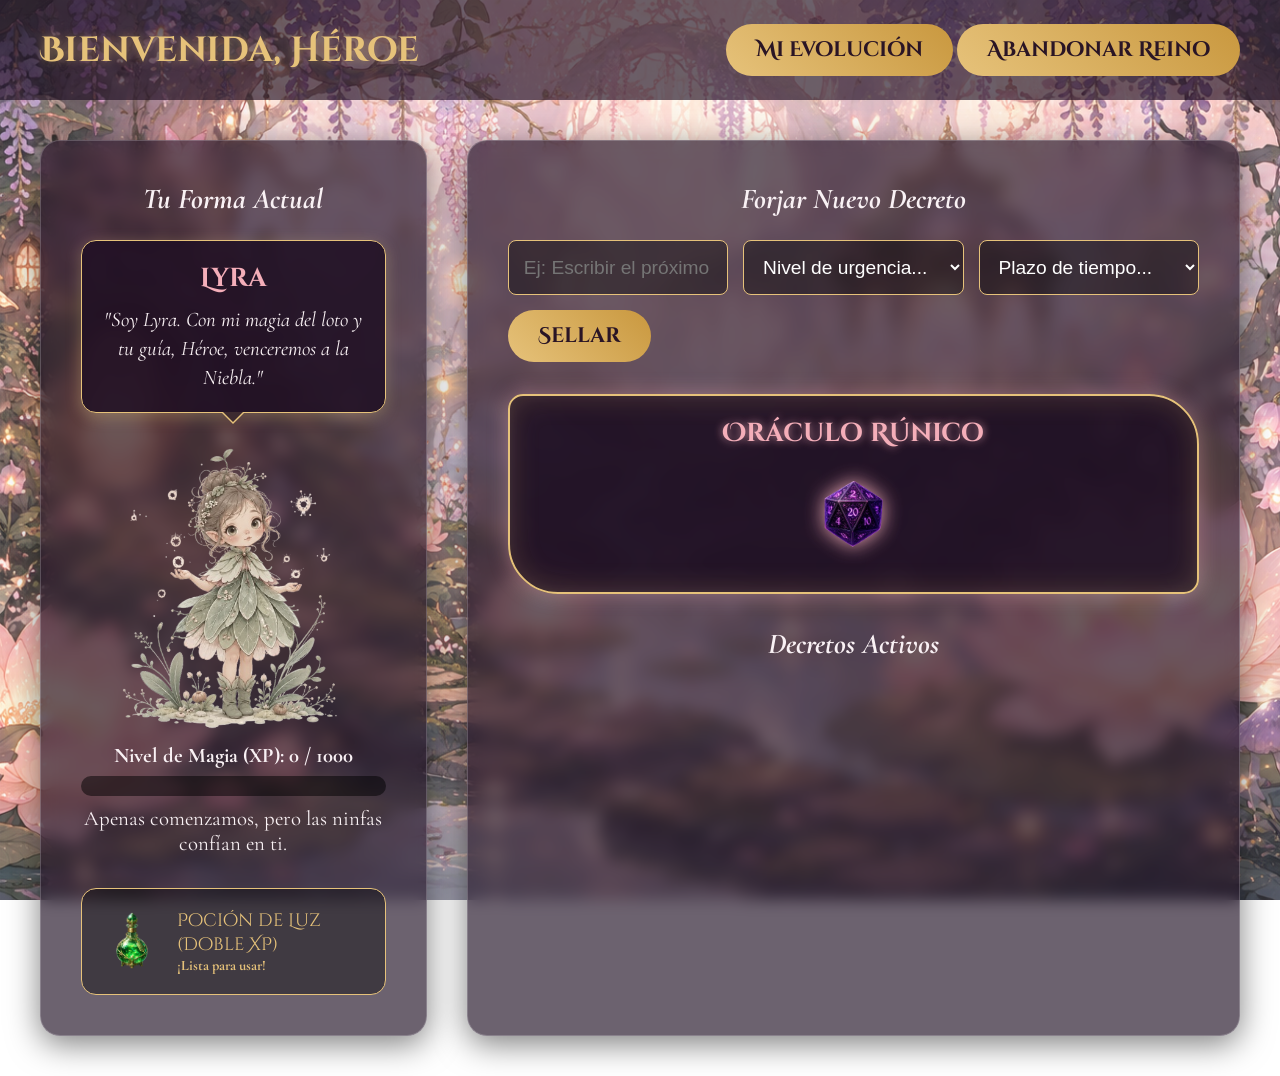
==== pages/invernadero.html @ d9c58639 "feat: proyecto base y archivos iniciales" ====
<!DOCTYPE html>
<html lang="es">
<head>
    <meta charset="UTF-8">
    <meta name="viewport" content="width=device-width, initial-scale=1.0">
    <title>Invernadero - Sylvaria</title>
    <link rel="icon" type="image/png" href="../assets/img/favicon.png">
    <link rel="stylesheet" href="../assets/css/style.css">
    <link href="https://fonts.googleapis.com/css2?family=Cinzel+Decorative:wght@400;700&family=Cormorant+Garamond:ital,wght@0,400;0,700;1,400&display=swap" rel="stylesheet">
    <script src="../assets/js/main.js" defer></script>
</head>
<body class="tema-jardin">
    <div id="contenedor-polvo-hadas"></div>

    <header class="header-magico">
        <h1 class="titulo-fae" id="saludo-jugador">Bienvenida</h1>
        <nav>
            <a href="perfil.html" class="btn-magico btn-chico" onmouseover="playSFX('crystals')" onclick="playSFX('crystals')">Mi Evolución</a>
            <button id="btn-salir" class="btn-magico btn-chico" onmouseover="playSFX('crystals')" onclick="playSFX('crystals')">Abandonar Reino</button>
        </nav>
    </header>

    <main class="contenedor-grid">
        <aside class="panel-hada panel-cristal">
            <h2 class="subtitulo">Tu Forma Actual</h2>
            
            <div id="globo-dialogo" class="globo-magico">
                <p id="texto-dialogo">...</p>
            </div>

            <img id="imagen-hada" src="../assets/img/hada-nivel1.png" alt="Avatar" class="hada-animada">
            
            <div class="barra-xp-contenedor">
                <p>Nivel de Magia (XP): <span id="contador-xp">0</span> / 1000</p>
                <div class="barra-fondo">
                    <div id="barra-progreso" class="barra-llena"></div>
                </div>
            </div>
            <p id="mensaje-estado" class="mensaje-magico">Las ninfas confían en ti...</p>
            
            <div class="pocion-magica">
                <div style="display: flex; align-items: center; justify-content: center; gap: 15px;">
                    <img id="imagen-pocion" src="../assets/img/pocion.png" alt="Poción" style="cursor: pointer; width: 60px;">
                    <div style="text-align: left;">
                        <p id="texto-pocion" style="margin: 0; font-size: 1.1rem;">Poción de Luz (Doble XP)</p>
                        <span id="contador-pocion" style="display: block; font-weight: bold; color: var(--color-oro-fae); font-size: 0.9rem;"></span>
                    </div>
                </div>
            </div>
        </aside>

        <section class="panel-misiones panel-cristal">
            <h2 class="subtitulo">Forjar Nuevo Decreto</h2>
            <form id="form-misiones" class="formulario-fae form-horizontal">
                <input type="text" id="titulo-mision" placeholder="Ej: Escribir el próximo capítulo..." required>
                <select id="prioridad-mision" required>
                    <option value="" disabled selected>Nivel de urgencia...</option>
                    <option value="alta">Decreto Mayor (Alta)</option>
                    <option value="media">Petición Silfa (Media)</option>
                    <option value="baja">Capricho de Ninfa (Baja)</option>
                </select>
                <select id="tiempo-mision" required>
                    <option value="" disabled selected>Plazo de tiempo...</option>
                    <option value="1">1 día (Ciclo corto)</option>
                    <option value="3">3 días (Ciclo medio)</option>
                    <option value="7">7 días (Ciclo largo)</option>
                </select>
                <button type="submit" class="btn-magico" onmouseover="playSFX('crystals')" onclick="playSFX('crystals')">Sellar</button>
            </form>
            
            <div id="contenedor-oraculo" class="oraculo-magico">
                <p style="color: var(--color-rosa-magico); font-family: var(--fuente-titulos); margin-bottom: 5px; font-size: 1.2rem;">Oráculo Rúnico</p>
                <img id="dado-oraculo" src="../assets/img/dado.png" alt="Dado Rúnico" title="Lanza el dado">
            </div>

            <h3 class="subtitulo mt-2">Decretos Activos</h3>
            <div id="contenedor-tarjetas" class="grid-tarjetas"></div>
        </section>

        <div id="pergamino-modal" class="oculto">
            <div class="pergamino-contenido">
                <h3 style="color: #4a2c40; font-family: var(--fuente-titulos); font-size: 2rem;">El Destino ha Hablado</h3>
                <p style="color: #2a1525; font-style: italic; margin-top: 10px;">Las runas dictan que debes cumplir esta misión primero:</p>
                <p id="texto-destino" style="color: #6a1b9a; font-size: 1.5rem; font-weight: bold; margin: 20px 0;">...</p>
                <button id="btn-cerrar-pergamino" class="btn-magico btn-chico" onclick="playSFX('arcane')" style="background: #2a1525; color: var(--color-oro-fae); border: 1px solid var(--color-oro-fae);">Aceptar mi Destino</button>
            </div>
        </div>
    </main>
</body>
</html>
---- assets/css/style.css ----
/* =========================================
   SYLVARIA: JARDÍN DE HADAS - HOJA DE ESTILOS
   ========================================= */

:root {
    --color-texto: #f9f1f4;
    --color-oro-fae: #e6c27a;
    --color-rosa-magico: #f4aeb9;
    --color-cristal: rgba(30, 15, 35, 0.65);
    --fuente-titulos: 'Cinzel Decorative', cursive;
    --fuente-textos: 'Cormorant Garamond', serif;
}

* { margin: 0; padding: 0; box-sizing: border-box; }

body {
    font-family: var(--fuente-textos);
    color: var(--color-texto);
    background-size: cover;
    background-position: center;
    background-repeat: no-repeat;
    background-attachment: fixed;
    min-height: 100vh;
    position: relative;
    overflow-x: hidden;
    transition: background-image 0.5s ease-in-out; 
    font-size: 1.2rem; 
}

/* --- TEMAS DE FONDO GLOBAL --- */
.tema-jardin { background-image: url('../img/fondo-juego.png') !important; }
.tema-bosque { background-image: url('../img/fondo-bosque.png') !important; }
.tema-castillo { background-image: url('../img/fondo-castillo.png') !important; }
.tema-armeria { background-image: url('../img/fondo-armeria.png') !important; }
.tema-fuerte-orco { background-image: url('../img/fondo-fuerte-orco.png') !important; }
.tema-caverna-mistica { background-image: url('../img/fondo-caverna-mistica.png') !important; }

/* --- COMPONENTES GLOBALES --- */
.mt-2 { margin-top: 2rem; }

.panel-cristal {
    background: var(--color-cristal);
    backdrop-filter: blur(8px);
    -webkit-backdrop-filter: blur(8px);
    border: 1px solid rgba(255, 255, 255, 0.2);
    border-radius: 20px;
    padding: 2.5rem; 
    box-shadow: 0 8px 32px 0 rgba(0, 0, 0, 0.5);
}

.titulo-fae {
    font-family: var(--fuente-titulos);
    color: var(--color-oro-fae);
    text-shadow: 0 0 10px rgba(230, 194, 122, 0.5);
    text-align: center;
    font-size: 3rem; 
}

.subtitulo { 
    font-size: 1.8rem; 
    font-style: italic; 
    text-align: center; 
    margin-bottom: 1.5rem;
}

.btn-magico {
    font-family: var(--fuente-titulos);
    font-size: 1.3rem; 
    font-weight: bold;
    padding: 12px 30px;
    background: linear-gradient(45deg, var(--color-oro-fae), #c9983f);
    color: #2a1525;
    border: none;
    border-radius: 30px;
    cursor: pointer;
    transition: all 0.3s ease;
    text-decoration: none;
    display: inline-block;
}
.btn-magico:hover { transform: scale(1.05); box-shadow: 0 0 15px var(--color-oro-fae); }

/* --- POLVO DE HADAS --- */
#contenedor-polvo-hadas {
    position: fixed; top: 0; left: 0; width: 100%; height: 100%;
    pointer-events: none; z-index: 1;
}
.particula-polvo {
    position: absolute; background-color: white; border-radius: 50%;
    box-shadow: 0 0 8px 2px var(--color-rosa-magico);
    animation: caer linear infinite;
}
@keyframes caer {
    0% { transform: translateY(-10px); opacity: 0; }
    10% { opacity: 1; }
    100% { transform: translateY(100vh); opacity: 0; }
}

/* --- PORTAL DE INGRESO --- */
.portal-ingreso { display: flex; justify-content: center; align-items: center; min-height: 80vh; position: relative; z-index: 10; padding: 20px;}
.grupo-input { display: flex; flex-direction: column; gap: 15px; margin-bottom: 2rem; }
.grupo-input input {
    padding: 15px; 
    font-family: var(--fuente-textos); 
    font-size: 1.5rem; 
    border: none; border-bottom: 2px solid var(--color-oro-fae);
    background: rgba(0, 0, 0, 0.3); color: white; text-align: center; outline: none;
}

/* --- TARJETAS DE SELECCIÓN DE REINO EN EL PORTAL --- */
.grid-reinos {
    display: flex;
    gap: 25px; 
    margin-top: 25px;
    justify-content: center;
    flex-wrap: wrap;
    max-height: 65vh; 
    overflow-y: auto;
    padding: 15px;
}

.tarjeta-reino {
    border: 2px solid var(--color-oro-fae);
    border-radius: 15px;
    padding: 15px;
    background: rgba(0,0,0,0.5);
    cursor: pointer;
    transition: all 0.3s ease;
    text-align: center;
    width: 260px; 
}

.tarjeta-reino img {
    width: 100%;
    height: 150px; 
    object-fit: cover;
    border-radius: 10px;
    margin-bottom: 15px;
}

.tarjeta-reino h3 {
    font-family: var(--fuente-titulos);
    color: var(--color-rosa-magico);
    font-size: 1.4rem; 
}

.tarjeta-reino:hover {
    transform: translateY(-10px);
    box-shadow: 0 0 25px var(--color-oro-fae);
    border-color: #fff;
}

/* --- TARJETAS DE PERSONAJE --- */
.tarjeta-personaje {
    border: 2px solid var(--color-oro-fae);
    border-radius: 15px;
    padding: 15px;
    background: rgba(0,0,0,0.5);
    cursor: pointer;
    transition: all 0.3s ease;
    text-align: center;
    width: 260px; 
}

.tarjeta-personaje img {
    width: 100%;
    height: 220px; 
    object-fit: contain;
    border-radius: 10px;
    margin-bottom: 15px;
}

.tarjeta-personaje h3 {
    font-family: var(--fuente-titulos);
    color: var(--color-rosa-magico);
    font-size: 1.4rem; 
}

.tarjeta-personaje:hover {
    transform: translateY(-10px);
    box-shadow: 0 0 25px var(--color-oro-fae);
    border-color: #fff;
}

/* --- INVERNADERO (TABLERO PRINCIPAL) --- */
.header-magico {
    display: flex; justify-content: space-between; align-items: center;
    padding: 1.5rem 2.5rem; background: var(--color-cristal); position: relative; z-index: 10;
}

.header-magico h1 {
    font-size: 2.2rem;
}

.contenedor-grid {
    display: grid; grid-template-columns: 1fr 2fr; gap: 2.5rem; padding: 2.5rem;
    max-width: 1400px; 
    margin: 0 auto; position: relative; z-index: 10;
}

.hada-animada { 
    width: 100%; 
    max-width: 320px; 
    display: block; 
    margin: 0 auto; 
    animation: flotar 4s ease-in-out infinite; 
    transition: filter 0.5s ease, transform 0.5s ease, opacity 0.5s ease;
}
@keyframes flotar { 0%, 100% { transform: translateY(0); } 50% { transform: translateY(-15px); } }

.barra-xp-contenedor p {
    font-size: 1.3rem; 
    font-weight: bold;
    text-align: center;
}

.mensaje-magico {
    text-align: center;
    font-size: 1.3rem;
    margin-top: 10px;
}

.barra-fondo { width: 100%; height: 20px; background: rgba(0,0,0,0.5); border-radius: 10px; margin-top: 8px; }
.barra-llena { height: 100%; background: linear-gradient(90deg, var(--color-rosa-magico), var(--color-oro-fae)); width: 0%; transition: width 0.5s; border-radius: 10px; }

/* --- GLOBO DE DIÁLOGO MÁGICO --- */
.globo-magico {
    background: rgba(30, 15, 35, 0.85);
    border: 1px solid var(--color-oro-fae);
    border-radius: 15px;
    padding: 20px; 
    margin-bottom: 25px;
    position: relative;
    box-shadow: 0 4px 15px rgba(230, 194, 122, 0.3);
    text-align: center;
    font-style: italic;
    color: var(--color-texto);
    font-size: 1.3rem; 
    line-height: 1.4;
    animation: flotar-globo 4s ease-in-out infinite;
}

.globo-magico::after {
    content: ''; position: absolute; bottom: -10px; left: 50%; transform: translateX(-50%);
    border-width: 10px 10px 0; border-style: solid; border-color: rgba(30, 15, 35, 0.85) transparent transparent transparent;
}

.globo-magico::before {
    content: ''; position: absolute; bottom: -12px; left: 50%; transform: translateX(-50%);
    border-width: 11px 11px 0; border-style: solid; border-color: var(--color-oro-fae) transparent transparent transparent; z-index: -1;
}

.nombre-avatar {
    color: var(--color-rosa-magico);
    font-family: var(--fuente-titulos);
    font-weight: bold;
    font-size: 1.6rem; 
    display: block;
    margin-bottom: 8px;
    font-style: normal;
}

@keyframes flotar-globo {
    0%, 100% { transform: translateY(0); }
    50% { transform: translateY(-5px); }
}

/* --- POCIÓN MÁGICA (FRASCO) --- */
.pocion-magica {
    text-align: center;
    margin-top: 2rem;
    padding: 20px; 
    border-radius: 15px;
    background: rgba(0,0,0,0.4);
    border: 1px solid var(--color-oro-fae);
    transition: all 0.3s ease;
}

#imagen-pocion {
    width: 100px; 
    cursor: pointer;
    transition: transform 0.3s ease, filter 0.3s ease;
}

.pocion-disponible #imagen-pocion { filter: drop-shadow(0 0 15px #5cd65c); }
.pocion-disponible #imagen-pocion:hover { transform: scale(1.1) rotate(5deg); }
.pocion-activa { border-color: #5cd65c; box-shadow: 0 0 20px rgba(92, 214, 92, 0.4); }
.pocion-activa #imagen-pocion { filter: drop-shadow(0 0 25px #5cd65c) brightness(1.5); animation: latido-runico 1.5s infinite; }
.pocion-cooldown { border-color: #404040; }
.pocion-cooldown #imagen-pocion { filter: grayscale(100%) opacity(0.5); cursor: not-allowed; }

#texto-pocion {
    font-family: var(--fuente-titulos);
    color: var(--color-oro-fae);
    margin-top: 15px;
    font-size: 1.3rem; 
}

#temporizador-pocion {
    color: #ff4d4d;
    font-size: 1.1rem;
    font-weight: bold;
    margin-top: 5px;
}

/* --- FORMULARIOS --- */
.form-horizontal { display: flex; flex-wrap: wrap; gap: 15px; margin-bottom: 2rem; }
.form-horizontal input, .form-horizontal select {
    flex: 1; min-width: 180px; padding: 15px; background: rgba(0,0,0,0.4);
    color: white; border: 1px solid var(--color-oro-fae); border-radius: 8px;
    font-size: 1.2rem; 
}

/* =========================================
   NUEVAS TARJETAS DE MISIONES FAE (CRISTAL OSCURO)
   ========================================= */
.grid-tarjetas { 
    display: grid; 
    grid-template-columns: repeat(auto-fill, minmax(280px, 1fr)); 
    gap: 20px; 
    max-height: 55vh; 
    overflow-y: auto; 
    padding-right: 10px; 
}

.tarjeta-mision { 
    background: linear-gradient(135deg, rgba(40, 15, 50, 0.85) 0%, rgba(20, 5, 30, 0.95) 100%);
    backdrop-filter: blur(12px);
    -webkit-backdrop-filter: blur(12px);
    border: 1px solid rgba(244, 174, 185, 0.3); /* Borde rosa tenue */
    border-radius: 15px; /* Elegante y redondeado, sin puntas raras */
    padding: 20px; 
    transition: all 0.3s ease;
    box-shadow: 0 5px 15px rgba(0,0,0,0.6), inset 0 0 15px rgba(244, 174, 185, 0.1); /* Brillo interno mágico */
    position: relative;
    overflow: hidden;
}

/* Reflejo superior como si fuera de cristal */
.tarjeta-mision::before {
    content: '';
    position: absolute;
    top: 0; left: 0; width: 100%; height: 40%;
    background: linear-gradient(to bottom, rgba(255,255,255,0.05), transparent);
    pointer-events: none;
}

.tarjeta-mision:hover { 
    transform: translateY(-5px) scale(1.02); 
    box-shadow: 0 10px 25px rgba(0,0,0,0.8), inset 0 0 20px rgba(230, 194, 122, 0.2);
    border-color: var(--color-oro-fae);
}

.tarjeta-mision h4 { 
    font-family: var(--fuente-titulos); 
    color: var(--color-oro-fae) !important; /* Dorado fae */
    text-shadow: 0 0 10px rgba(230, 194, 122, 0.8); /* Letra brillante */
    margin-bottom: 10px;
    font-size: 1.5rem; 
    border-bottom: 1px solid rgba(244, 174, 185, 0.3); /* Línea divisoria fae */
    padding-bottom: 8px;
}

.tarjeta-mision p, .tarjeta-mision small { 
    color: var(--color-texto) !important; 
    font-weight: normal;
    font-size: 1.2rem;
    text-shadow: 0 0 5px rgba(0, 0, 0, 0.8);
}

/* Brillos mágicos para las prioridades (Aura brillante lateral) */
.prioridad-alta { border-left: 6px solid #ff4d4d; box-shadow: -8px 0 20px -5px #ff4d4d, inset 0 0 15px rgba(244, 174, 185, 0.1); }
.prioridad-media { border-left: 6px solid #4da6ff; box-shadow: -8px 0 20px -5px #4da6ff, inset 0 0 15px rgba(244, 174, 185, 0.1); }
.prioridad-baja { border-left: 6px solid #d966ff; box-shadow: -8px 0 20px -5px #d966ff, inset 0 0 15px rgba(244, 174, 185, 0.1); }

.mision-completada { border-color: #5cd65c !important; filter: brightness(0.8) grayscale(30%); box-shadow: 0 0 15px rgba(92, 214, 92, 0.2); }
.mision-corrompida { border-color: #404040 !important; filter: grayscale(100%) opacity(0.6); box-shadow: none; }

.btn-accion { padding: 8px 15px; border: none; border-radius: 5px; cursor: pointer; font-weight: bold; font-size: 1.1rem; margin-top: 15px; margin-right: 10px;}
.btn-check { background: #5cd65c; color: black; }
.btn-eliminar { background: #ff4d4d; color: white; }

/* --- PERFIL --- */
.stats-grid { display: grid; grid-template-columns: repeat(3, 1fr); gap: 1.5rem; margin: 2.5rem 0; }
.stat-box { background: rgba(0,0,0,0.4); padding: 1.5rem; border-radius: 10px; text-align: center; border: 1px solid var(--color-oro-fae); }
.stat-box h3 { font-size: 1.4rem; margin-bottom: 10px; }
.stat-numero { font-size: 3.5rem; color: var(--color-rosa-magico); font-family: var(--fuente-titulos); }

/* --- ORÁCULO RÚNICO (DADO Y ANIMACIÓN) --- */
.oraculo-magico {
    text-align: center;
    margin: 2rem 0;
    padding: 20px;
    background: var(--color-cristal);
    backdrop-filter: blur(5px);
    border: 2px solid var(--color-oro-fae);
    border-radius: 15px 50px 15px 50px; 
    box-shadow: 0 0 20px rgba(244, 174, 185, 0.4), inset 0 0 30px rgba(230, 194, 122, 0.2);
}

.oraculo-magico p {
    font-size: 1.6rem !important; 
    font-weight: bold;
    color: var(--color-rosa-magico) !important;
    text-shadow: 0 0 8px rgba(244, 174, 185, 0.8);
}

#dado-oraculo {
    width: 100px; 
    cursor: pointer;
    transition: transform 0.3s ease, filter 0.3s ease;
    filter: drop-shadow(0 0 10px var(--color-rosa-magico));
    margin-top: 10px;
}

#dado-oraculo:hover { transform: scale(1.1); filter: drop-shadow(0 0 25px #d966ff); }
.girando { animation: rodarDado 1s ease-in-out; }

@keyframes rodarDado {
    0% { transform: rotate(0deg) scale(1); }
    50% { transform: rotate(360deg) scale(1.4); }
    100% { transform: rotate(720deg) scale(1); }
}

/* =========================================
   EL MENSAJE DEL ORÁCULO (MODAL FAE DE CRISTAL)
   ========================================= */
#pergamino-modal {
    position: fixed; top: 0; left: 0; width: 100%; height: 100%;
    background: rgba(0, 0, 0, 0.8); display: flex; justify-content: center; align-items: center;
    z-index: 1000; backdrop-filter: blur(8px);
}
.oculto { display: none !important; }

/* Renombramos visualmente pero mantenemos la clase para no romper JS */
.pergamino-contenido {
    background: rgba(30, 15, 35, 0.95);
    backdrop-filter: blur(15px);
    -webkit-backdrop-filter: blur(15px);
    padding: 50px; 
    border-radius: 20px; 
    border: 2px solid var(--color-oro-fae);
    box-shadow: 0 0 40px rgba(244, 174, 185, 0.4), inset 0 0 30px rgba(230, 194, 122, 0.1);
    text-align: center; max-width: 600px; width: 90%;
    transform: scale(0.8); animation: aparecerPergamino 0.5s forwards ease-out;
    color: var(--color-texto);
    position: relative;
    overflow: hidden;
}

/* Reflejo cristalino del modal */
.pergamino-contenido::before {
    content: '';
    position: absolute;
    top: 0; left: 0; width: 100%; height: 30%;
    background: linear-gradient(to bottom, rgba(255,255,255,0.05), transparent);
    pointer-events: none;
}

.pergamino-contenido h3 { 
    font-size: 2.8rem !important; 
    color: var(--color-oro-fae) !important; 
    text-shadow: 0 0 15px rgba(230, 194, 122, 0.8); 
    font-family: var(--fuente-titulos);
}
.pergamino-contenido p { 
    font-size: 1.5rem !important; 
    margin-top: 15px; 
    color: var(--color-texto) !important; 
}
#texto-destino { 
    font-size: 2.2rem !important; 
    color: var(--color-rosa-magico) !important; 
    text-shadow: 0 0 15px rgba(244, 174, 185, 0.8); 
    font-family: var(--fuente-titulos);
    padding: 20px 0;
}

@keyframes aparecerPergamino { to { transform: scale(1); } }

/* --- DESTELLO Y MARCHITAMIENTO --- */
.destello-runico {
    border: 2px solid #d966ff !important;
    box-shadow: 0 0 30px #d966ff !important;
    animation: latido-runico 1.5s infinite;
}
@keyframes latido-runico { 0% { transform: scale(1); } 50% { transform: scale(1.05); } 100% { transform: scale(1); } }

.hada-marchita {
    filter: grayscale(80%) sepia(40%) hue-rotate(-30deg) !important;
    animation: none !important;
    transform: translateY(10px) !important;
    opacity: 0.7 !important;
}

/* --- MEDIA QUERIES --- */
@media (max-width: 768px) {
    .contenedor-grid { grid-template-columns: 1fr; }
    .header-magico { flex-direction: column; gap: 10px; text-align: center; }
    .stats-grid { grid-template-columns: 1fr; }
}
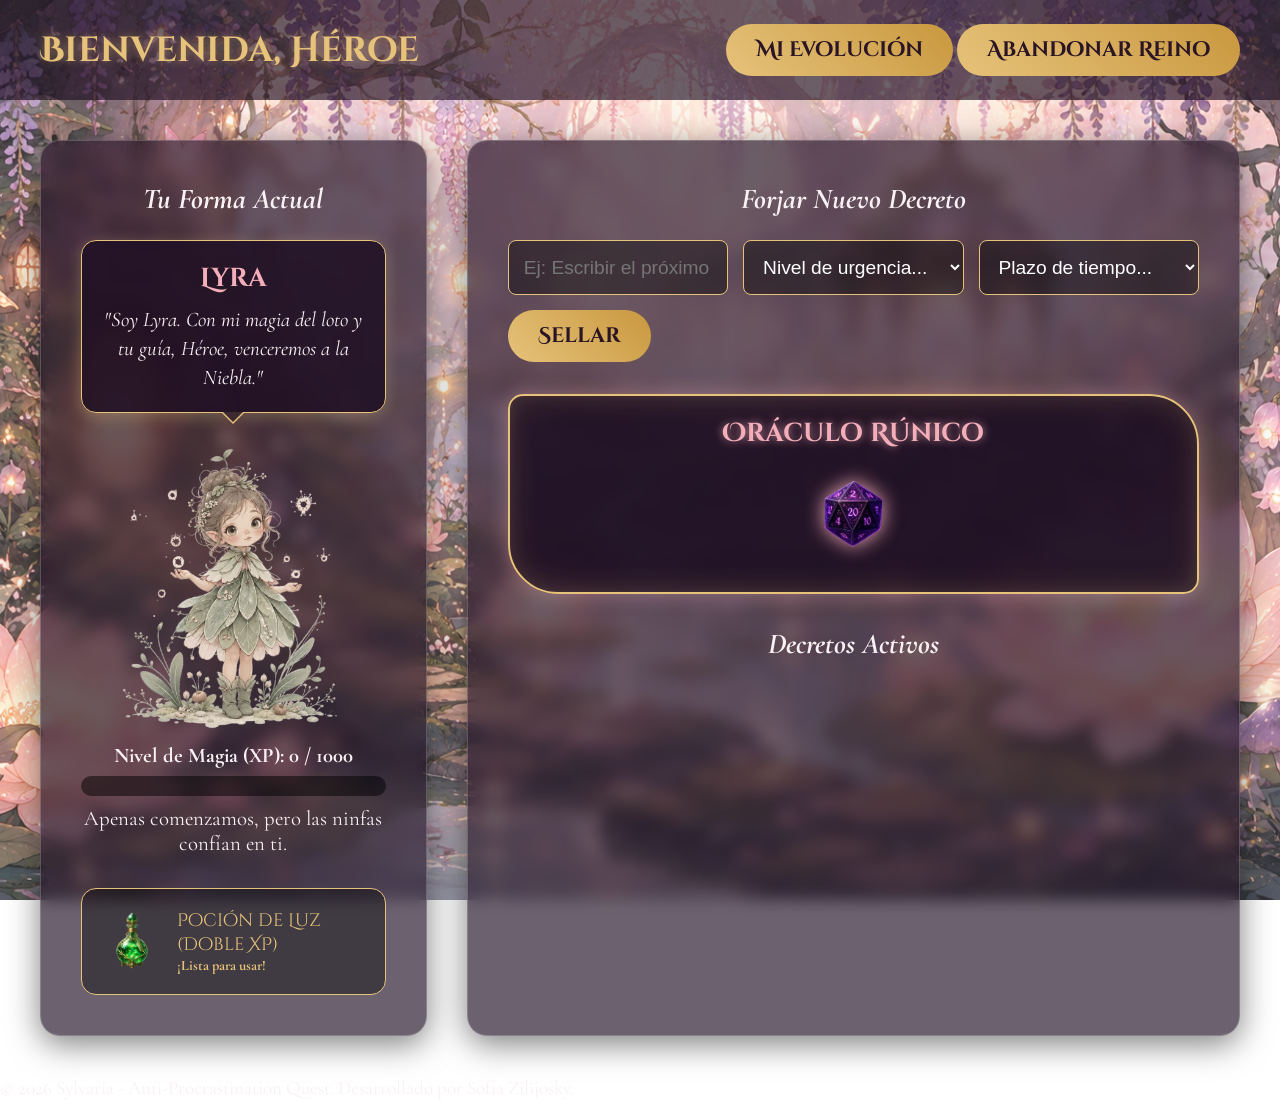
==== commit 61da3691: "feat: add global footer to all HTML pages" ====
--- a/pages/invernadero.html
+++ b/pages/invernadero.html
@@ -86,5 +86,10 @@
             </div>
         </div>
     </main>
+
+    <footer>
+        <p>&copy; 2026 Sylvaria - Anti-Procrastination Quest. Desarrollado por Sofía Zilijosky.</p>
+    </footer>
+
 </body>
 </html>
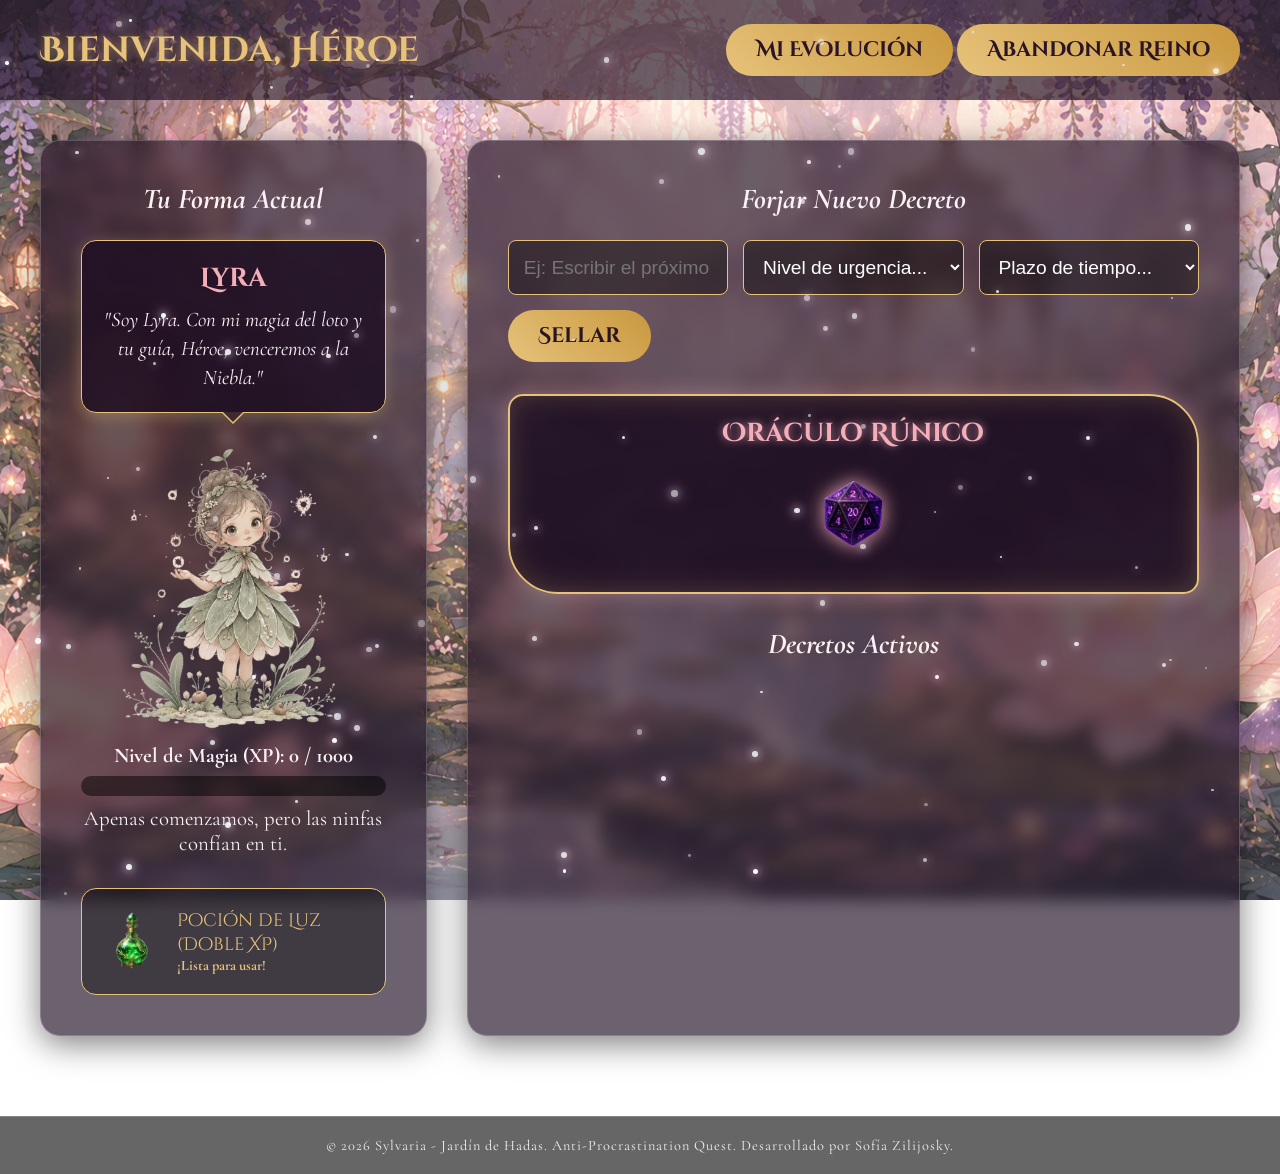
==== commit f19fbe0f: "fix: add missing title text to invernadero footer" ====
--- a/pages/invernadero.html
+++ b/pages/invernadero.html
@@ -88,7 +88,7 @@
     </main>
 
     <footer>
-        <p>&copy; 2026 Sylvaria - Anti-Procrastination Quest. Desarrollado por Sofía Zilijosky.</p>
+        <p>&copy; 2026 Sylvaria - Jardín de Hadas. Anti-Procrastination Quest. Desarrollado por Sofía Zilijosky.</p>
     </footer>
 
 </body>
--- a/assets/css/style.css
+++ b/assets/css/style.css
@@ -492,6 +492,18 @@
     opacity: 0.7 !important;
 }
 
+/* --- FOOTER GLOBAL --- */
+footer {
+    text-align: center;
+    padding: 20px;
+    margin-top: 40px;
+    background-color: rgba(0, 0, 0, 0.6);
+    color: #f1f1f1;
+    font-size: 0.9rem;
+    letter-spacing: 1px;
+    border-top: 1px solid rgba(255, 255, 255, 0.2);
+}
+
 /* --- MEDIA QUERIES --- */
 @media (max-width: 768px) {
     .contenedor-grid { grid-template-columns: 1fr; }
